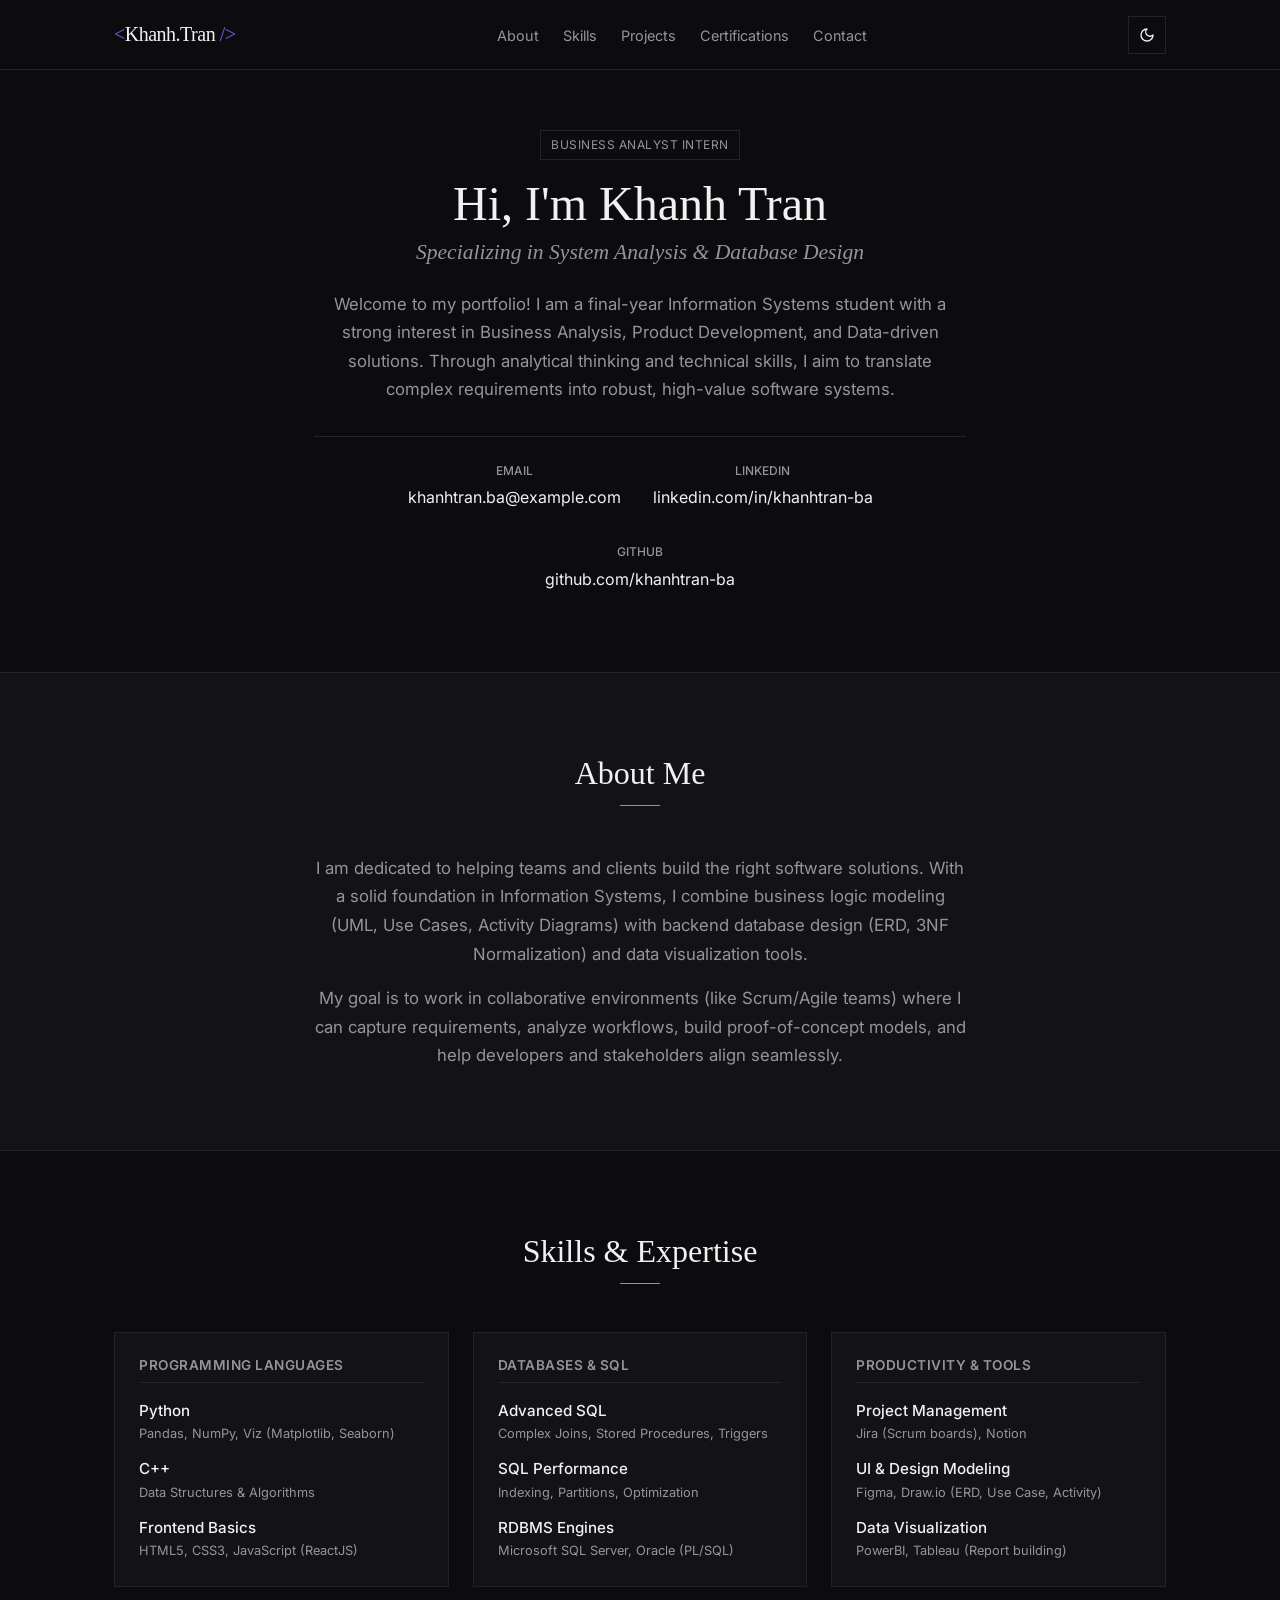
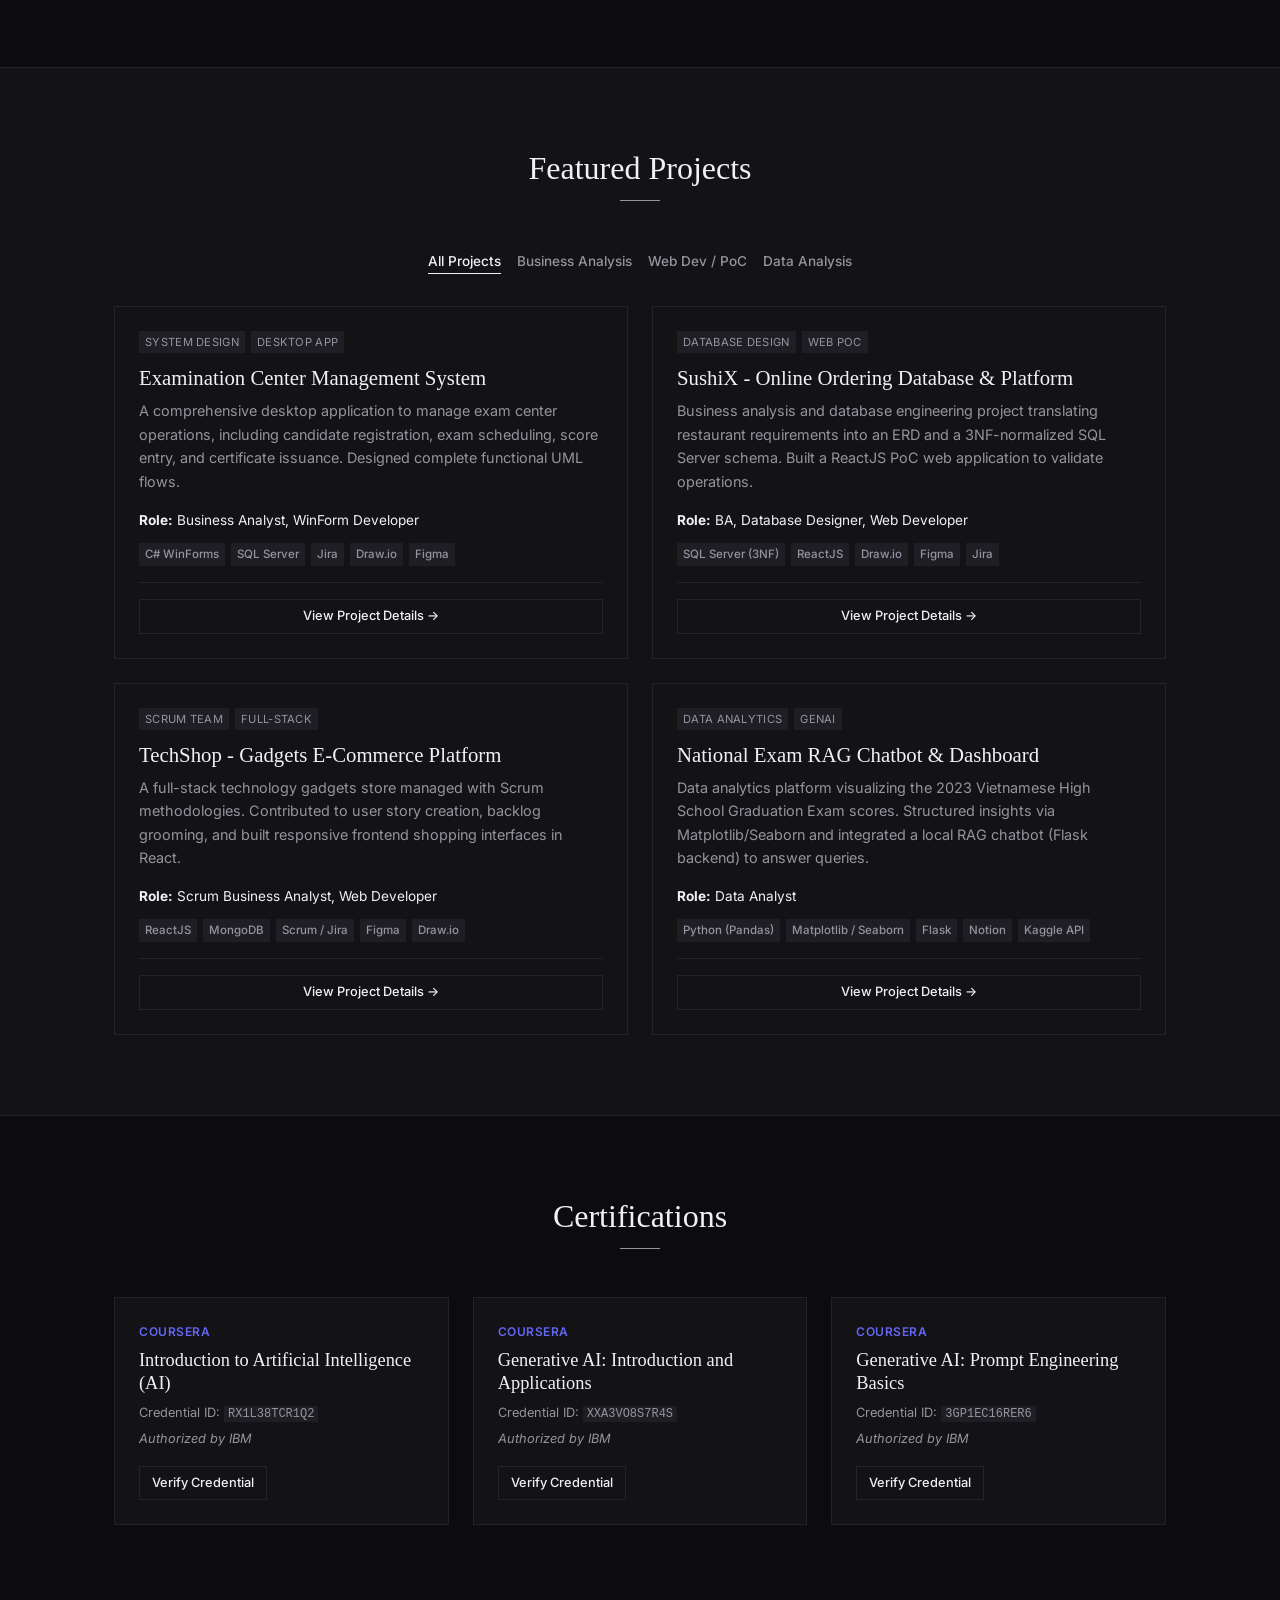
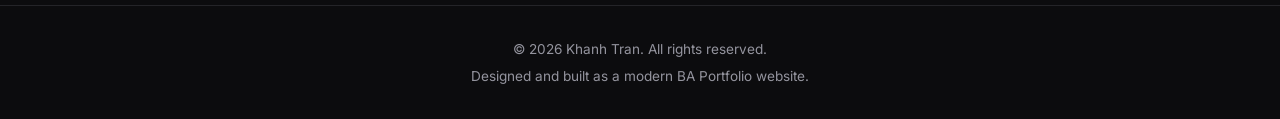
==== index.html @ 1a1794a1 "add files for portfolio" ====
<!DOCTYPE html>
<html lang="en">

<head>
    <meta charset="UTF-8">
    <meta name="viewport" content="width=device-width, initial-scale=1.0">
    <title>Khanh Tran | Business Analyst Portfolio</title>
    <meta name="description"
        content="Portfolio of Khanh Tran, a final-year Information Systems student and aspiring Business Analyst Intern with expertise in data visualization, system design, and database modeling.">
    <meta name="keywords"
        content="Business Analyst, Portfolio, Information Systems, SQL, Python, System Design, ERD, WinForms, Web Development">

    <!-- Open Graph / Facebook -->
    <meta property="og:type" content="website">
    <meta property="og:title" content="Khanh Tran | Business Analyst Portfolio">
    <meta property="og:description"
        content="Explore projects, skills, and certifications of Khanh Tran, an aspiring Business Analyst Intern.">
    <meta property="og:image"
        content="https://images.unsplash.com/photo-1460925895917-afdab827c52f?q=80&w=1200&auto=format&fit=crop">

    <!-- Google Fonts -->
    <link rel="preconnect" href="https://fonts.googleapis.com">
    <link rel="preconnect" href="https://fonts.gstatic.com" crossorigin>
    <link
        href="https://fonts.googleapis.com/css2?family=Inter:wght@300;400;500;600;700&family=Outfit:wght@400;500;600;700;800&display=swap"
        rel="stylesheet">

    <!-- CSS Stylesheet -->
    <link rel="stylesheet" href="styles.css">
</head>

<body class="dark-theme">

    <!-- Navigation Bar -->
    <nav id="navbar" class="glass-header">
        <div class="nav-container">
            <a href="#home" class="logo">
                <span class="logo-accent">&lt;</span>Khanh.Tran<span class="logo-accent"> /&gt;</span>
            </a>

            <ul class="nav-links">
                <li><a href="#about" class="nav-link">About</a></li>
                <li><a href="#skills" class="nav-link">Skills</a></li>
                <li><a href="#projects" class="nav-link">Projects</a></li>
                <li><a href="#certifications" class="nav-link">Certifications</a></li>
                <li><a href="#contact" class="nav-link">Contact</a></li>
            </ul>

            <div class="nav-actions">
                <button id="theme-toggle" aria-label="Toggle Theme" class="btn-icon">
                    <!-- Sun Icon (Light Mode) -->
                    <svg class="sun-icon" xmlns="http://www.w3.org/2000/svg" viewBox="0 0 24 24" fill="none"
                        stroke="currentColor" stroke-width="2" stroke-linecap="round" stroke-linejoin="round">
                        <circle cx="12" cy="12" r="4"></circle>
                        <path d="M12 2v2"></path>
                        <path d="M12 20v2"></path>
                        <path d="M4.93 4.93l1.41 1.41"></path>
                        <path d="M17.66 17.66l1.41 1.41"></path>
                        <path d="M2 12h2"></path>
                        <path d="M20 12h2"></path>
                        <path d="M6.34 17.66l-1.41 1.41"></path>
                        <path d="M19.07 4.93l-1.41 1.41"></path>
                    </svg>
                    <!-- Moon Icon (Dark Mode) -->
                    <svg class="moon-icon" xmlns="http://www.w3.org/2000/svg" viewBox="0 0 24 24" fill="none"
                        stroke="currentColor" stroke-width="2" stroke-linecap="round" stroke-linejoin="round">
                        <path d="M12 3a6 6 0 0 0 9 9 9 9 0 1 1-9-9Z"></path>
                    </svg>
                </button>
                <button id="mobile-menu-toggle" aria-label="Toggle Menu" class="btn-icon mobile-only">
                    <svg xmlns="http://www.w3.org/2000/svg" fill="none" viewBox="0 0 24 24" stroke-width="2"
                        stroke="currentColor">
                        <path stroke-linecap="round" stroke-linejoin="round"
                            d="M3.75 6.75h16.5M3.75 12h16.5m-16.5 5.25h16.5" />
                    </svg>
                </button>
            </div>
        </div>
    </nav>

    <!-- Mobile Navigation Drawer -->
    <div id="mobile-nav" class="mobile-nav-drawer">
        <ul class="mobile-nav-links">
            <li><a href="#about" class="mobile-nav-link">About</a></li>
            <li><a href="#skills" class="mobile-nav-link">Skills</a></li>
            <li><a href="#projects" class="mobile-nav-link">Projects</a></li>
            <li><a href="#certifications" class="mobile-nav-link">Certifications</a></li>
            <li><a href="#contact" class="mobile-nav-link">Contact</a></li>
        </ul>
    </div>

    <main>

        <!-- Hero Section -->
        <section id="home" class="hero-section">
            <div class="container small-container">
                <div class="hero-text">
                    <span class="badge">Business Analyst Intern</span>
                    <h1 class="hero-title">Hi, I'm <span class="gradient-text">Khanh Tran</span></h1>
                    <h2 class="hero-subtitle">Specializing in System Analysis & Database Design</h2>
                    <p class="hero-desc">
                        Welcome to my portfolio! I am a final-year Information Systems student with a strong interest in
                        Business Analysis, Product Development, and Data-driven solutions. Through analytical thinking
                        and technical skills, I aim to translate complex requirements into robust, high-value software
                        systems.
                    </p>

                    <div id="contact" class="hero-contact">
                        <ul class="hero-contact-list">
                            <li>
                                <span class="contact-label">Email</span>
                                <a href="mailto:khanhtran.ba@example.com"
                                    class="hover-underline">khanhtran.ba@example.com</a>
                            </li>
                            <li>
                                <span class="contact-label">LinkedIn</span>
                                <a href="https://linkedin.com/in/khanhtran-ba" target="_blank" rel="noopener"
                                    class="hover-underline">linkedin.com/in/khanhtran-ba</a>
                            </li>
                            <li>
                                <span class="contact-label">GitHub</span>
                                <a href="https://github.com/khanhtran-ba" target="_blank" rel="noopener"
                                    class="hover-underline">github.com/khanhtran-ba</a>
                            </li>
                        </ul>
                    </div>
                </div>
            </div>
        </section>

        <!-- About Section (Intro / Profile) -->
        <section id="about" class="about-section bg-alt">
            <div class="container small-container">
                <div class="section-header">
                    <h2 class="section-title">About Me</h2>
                    <div class="title-underline"></div>
                </div>
                <div class="about-content">
                    <p class="paragraph-large">
                        I am dedicated to helping teams and clients build the right software solutions. With a solid
                        foundation in Information Systems, I combine business logic modeling (UML, Use Cases, Activity
                        Diagrams) with backend database design (ERD, 3NF Normalization) and data visualization tools.
                    </p>
                    <p class="paragraph-large">
                        My goal is to work in collaborative environments (like Scrum/Agile teams) where I can capture
                        requirements, analyze workflows, build proof-of-concept models, and help developers and
                        stakeholders align seamlessly.
                    </p>
                </div>
            </div>
        </section>

        <!-- Skills Section -->
        <section id="skills" class="skills-section">
            <div class="container">
                <div class="section-header">
                    <h2 class="section-title">Skills & Expertise</h2>
                    <div class="title-underline"></div>
                </div>

                <div class="grid-container grid-3">
                    <!-- Programming Languages Card -->
                    <div class="skill-card glass-card">
                        <div class="skill-icon-box blue">
                            <svg xmlns="http://www.w3.org/2000/svg" fill="none" viewBox="0 0 24 24" stroke-width="2"
                                stroke="currentColor">
                                <path stroke-linecap="round" stroke-linejoin="round"
                                    d="M17.25 6.75 22.5 12l-5.25 5.25m-10.5 0L1.5 12l5.25-5.25m7.5-3-4.5 16.5" />
                            </svg>
                        </div>
                        <h3>Programming Languages</h3>
                        <ul class="skill-list">
                            <li>
                                <div class="skill-item">
                                    <span class="skill-name">Python</span>
                                    <span class="skill-level">Pandas, NumPy, Viz (Matplotlib, Seaborn)</span>
                                </div>
                            </li>
                            <li>
                                <div class="skill-item">
                                    <span class="skill-name">C++</span>
                                    <span class="skill-level">Data Structures & Algorithms</span>
                                </div>
                            </li>
                            <li>
                                <div class="skill-item">
                                    <span class="skill-name">Frontend Basics</span>
                                    <span class="skill-level">HTML5, CSS3, JavaScript (ReactJS)</span>
                                </div>
                            </li>
                        </ul>
                    </div>

                    <!-- Databases & SQL Card -->
                    <div class="skill-card glass-card">
                        <div class="skill-icon-box green">
                            <svg xmlns="http://www.w3.org/2000/svg" fill="none" viewBox="0 0 24 24" stroke-width="2"
                                stroke="currentColor">
                                <path stroke-linecap="round" stroke-linejoin="round"
                                    d="M20.25 6.375c0 2.278-3.694 4.125-8.25 4.125S3.75 8.653 3.75 6.375m16.5 0c0-2.278-3.694-4.125-8.25-4.125S3.75 4.097 3.75 6.375m16.5 0v11.25c0 2.278-3.694 4.125-8.25 4.125s-8.25-1.847-8.25-4.125V6.375m16.5 0v3.75m-16.5-3.75v3.75m16.5 0c0 2.278-3.694 4.125-8.25 4.125s-8.25-1.847-8.25-4.125V18m0-3.75c0 2.278-3.694 4.125-8.25 4.125s-8.25-1.847-8.25-4.125" />
                            </svg>
                        </div>
                        <h3>Databases & SQL</h3>
                        <ul class="skill-list">
                            <li>
                                <div class="skill-item">
                                    <span class="skill-name">Advanced SQL</span>
                                    <span class="skill-level">Complex Joins, Stored Procedures, Triggers</span>
                                </div>
                            </li>
                            <li>
                                <div class="skill-item">
                                    <span class="skill-name">SQL Performance</span>
                                    <span class="skill-level">Indexing, Partitions, Optimization</span>
                                </div>
                            </li>
                            <li>
                                <div class="skill-item">
                                    <span class="skill-name">RDBMS Engines</span>
                                    <span class="skill-level">Microsoft SQL Server, Oracle (PL/SQL)</span>
                                </div>
                            </li>
                        </ul>
                    </div>

                    <!-- Productivity & Design Card -->
                    <div class="skill-card glass-card">
                        <div class="skill-icon-box purple">
                            <svg xmlns="http://www.w3.org/2000/svg" fill="none" viewBox="0 0 24 24" stroke-width="2"
                                stroke="currentColor">
                                <path stroke-linecap="round" stroke-linejoin="round"
                                    d="M10.5 6a7.5 7.5 0 1 0 7.5 7.5h-7.5V6Z" />
                                <path stroke-linecap="round" stroke-linejoin="round"
                                    d="M13.5 10.5H21A7.5 7.5 0 0 0 13.5 3v7.5Z" />
                            </svg>
                        </div>
                        <h3>Productivity & Tools</h3>
                        <ul class="skill-list">
                            <li>
                                <div class="skill-item">
                                    <span class="skill-name">Project Management</span>
                                    <span class="skill-level">Jira (Scrum boards), Notion</span>
                                </div>
                            </li>
                            <li>
                                <div class="skill-item">
                                    <span class="skill-name">UI & Design Modeling</span>
                                    <span class="skill-level">Figma, Draw.io (ERD, Use Case, Activity)</span>
                                </div>
                            </li>
                            <li>
                                <div class="skill-item">
                                    <span class="skill-name">Data Visualization</span>
                                    <span class="skill-level">PowerBI, Tableau (Report building)</span>
                                </div>
                            </li>
                        </ul>
                    </div>
                </div>
            </div>
        </section>

        <!-- Projects Section -->
        <section id="projects" class="projects-section bg-alt">
            <div class="container">
                <div class="section-header">
                    <h2 class="section-title">Featured Projects</h2>
                    <div class="title-underline"></div>
                </div>

                <!-- Filters -->
                <div class="filter-wrapper">
                    <button class="filter-btn active" data-filter="all">All Projects</button>
                    <button class="filter-btn" data-filter="ba">Business Analysis</button>
                    <button class="filter-btn" data-filter="dev">Web Dev / PoC</button>
                    <button class="filter-btn" data-filter="data">Data Analysis</button>
                </div>

                <!-- Project Grid -->
                <div class="project-grid">

                    <!-- Project 1: Examination Center -->
                    <div class="project-card glass-card" data-category="ba">
                        <div class="project-card-header">
                            <span class="project-badge ba">System Design</span>
                            <span class="project-badge win">Desktop app</span>
                        </div>
                        <div class="project-card-body">
                            <h3>Examination Center Management System</h3>
                            <p class="project-desc">
                                A comprehensive desktop application to manage exam center operations, including
                                candidate registration, exam scheduling, score entry, and certificate issuance. Designed
                                complete functional UML flows.
                            </p>

                            <div class="project-roles">
                                <strong>Role:</strong> Business Analyst, WinForm Developer
                            </div>

                            <div class="tech-tags">
                                <span class="tag">C# WinForms</span>
                                <span class="tag">SQL Server</span>
                                <span class="tag">Jira</span>
                                <span class="tag">Draw.io</span>
                                <span class="tag">Figma</span>
                            </div>
                        </div>
                        <div class="project-card-footer">
                            <a href="project-examination-system.html" class="btn btn-secondary btn-sm btn-block">View
                                Project Details &rarr;</a>
                        </div>
                    </div>

                    <!-- Project 2: SushiX -->
                    <div class="project-card glass-card" data-category="ba dev">
                        <div class="project-card-header">
                            <span class="project-badge db">Database Design</span>
                            <span class="project-badge web">Web PoC</span>
                        </div>
                        <div class="project-card-body">
                            <h3>SushiX - Online Ordering Database & Platform</h3>
                            <p class="project-desc">
                                Business analysis and database engineering project translating restaurant requirements
                                into an ERD and a 3NF-normalized SQL Server schema. Built a ReactJS PoC web application
                                to validate operations.
                            </p>

                            <div class="project-roles">
                                <strong>Role:</strong> BA, Database Designer, Web Developer
                            </div>

                            <div class="tech-tags">
                                <span class="tag">SQL Server (3NF)</span>
                                <span class="tag">ReactJS</span>
                                <span class="tag">Draw.io</span>
                                <span class="tag">Figma</span>
                                <span class="tag">Jira</span>
                            </div>
                        </div>
                        <div class="project-card-footer">
                            <a href="project-sushix.html" class="btn btn-secondary btn-sm btn-block">View Project
                                Details &rarr;</a>
                        </div>
                    </div>

                    <!-- Project 3: TechShop -->
                    <div class="project-card glass-card" data-category="ba dev">
                        <div class="project-card-header">
                            <span class="project-badge scrum">Scrum Team</span>
                            <span class="project-badge web">Full-stack</span>
                        </div>
                        <div class="project-card-body">
                            <h3>TechShop - Gadgets E-Commerce Platform</h3>
                            <p class="project-desc">
                                A full-stack technology gadgets store managed with Scrum methodologies. Contributed to
                                user story creation, backlog grooming, and built responsive frontend shopping interfaces
                                in React.
                            </p>

                            <div class="project-roles">
                                <strong>Role:</strong> Scrum Business Analyst, Web Developer
                            </div>

                            <div class="tech-tags">
                                <span class="tag">ReactJS</span>
                                <span class="tag">MongoDB</span>
                                <span class="tag">Scrum / Jira</span>
                                <span class="tag">Figma</span>
                                <span class="tag">Draw.io</span>
                            </div>
                        </div>
                        <div class="project-card-footer">
                            <a href="project-techshop.html" class="btn btn-secondary btn-sm btn-block">View Project
                                Details &rarr;</a>
                        </div>
                    </div>

                    <!-- Project 4: RAG Chatbot -->
                    <div class="project-card glass-card" data-category="data dev">
                        <div class="project-card-header">
                            <span class="project-badge stats">Data Analytics</span>
                            <span class="project-badge chatbot">GenAI</span>
                        </div>
                        <div class="project-card-body">
                            <h3>National Exam RAG Chatbot & Dashboard</h3>
                            <p class="project-desc">
                                Data analytics platform visualizing the 2023 Vietnamese High School Graduation Exam
                                scores. Structured insights via Matplotlib/Seaborn and integrated a local RAG chatbot
                                (Flask backend) to answer queries.
                            </p>

                            <div class="project-roles">
                                <strong>Role:</strong> Data Analyst
                            </div>

                            <div class="tech-tags">
                                <span class="tag">Python (Pandas)</span>
                                <span class="tag">Matplotlib / Seaborn</span>
                                <span class="tag">Flask</span>
                                <span class="tag">Notion</span>
                                <span class="tag">Kaggle API</span>
                            </div>
                        </div>
                        <div class="project-card-footer">
                            <a href="project-rag-chatbot.html" class="btn btn-secondary btn-sm btn-block">View Project
                                Details &rarr;</a>
                        </div>
                    </div>

                </div>
            </div>
        </section>

        <!-- Certifications Section -->
        <section id="certifications" class="certifications-section">
            <div class="container">
                <div class="section-header">
                    <h2 class="section-title">Certifications</h2>
                    <div class="title-underline"></div>
                </div>

                <div class="grid-container grid-3">

                    <!-- Cert 1 -->
                    <div class="cert-card glass-card">
                        <div class="cert-provider">Coursera</div>
                        <h3>Introduction to Artificial Intelligence (AI)</h3>
                        <p class="cert-meta">Credential ID: <code class="code-font">RX1L38TCR1Q2</code></p>
                        <p class="cert-issuer">Authorized by IBM</p>
                        <a href="https://coursera.org/verify/RX1L38TCR1Q2" target="_blank" rel="noopener"
                            class="btn btn-secondary btn-sm">Verify Credential</a>
                    </div>

                    <!-- Cert 2 -->
                    <div class="cert-card glass-card">
                        <div class="cert-provider">Coursera</div>
                        <h3>Generative AI: Introduction and Applications</h3>
                        <p class="cert-meta">Credential ID: <code class="code-font">XXA3VO8S7R4S</code></p>
                        <p class="cert-issuer">Authorized by IBM</p>
                        <a href="https://coursera.org/verify/XXA3VO8S7R4S" target="_blank" rel="noopener"
                            class="btn btn-secondary btn-sm">Verify Credential</a>
                    </div>

                    <!-- Cert 3 -->
                    <div class="cert-card glass-card">
                        <div class="cert-provider">Coursera</div>
                        <h3>Generative AI: Prompt Engineering Basics</h3>
                        <p class="cert-meta">Credential ID: <code class="code-font">3GP1EC16RER6</code></p>
                        <p class="cert-issuer">Authorized by IBM</p>
                        <a href="https://coursera.org/verify/3GP1EC16RER6" target="_blank" rel="noopener"
                            class="btn btn-secondary btn-sm">Verify Credential</a>
                    </div>

                </div>
            </div>
        </section>



    </main>

    <!-- Footer -->
    <footer>
        <div class="container footer-container">
            <p>&copy; 2026 Khanh Tran. All rights reserved.</p>
            <p>Designed and built as a modern BA Portfolio website.</p>
        </div>
    </footer>

    <!-- JS Scripts -->
    <script src="script.js"></script>
</body>

</html>
---- styles.css ----
/* ==========================================================================
   DESIGN SYSTEM & VARIABLES
   ========================================================================== */
:root {
    /* Fonts */
    --font-heading: 'Georgia', 'Times New Roman', serif;
    --font-body: 'Inter', -apple-system, BlinkMacSystemFont, "Segoe UI", Roboto, sans-serif;

    /* Layout */
    --navbar-height: 70px;
    --max-width: 1100px;
    --max-width-sm: 700px;
    --transition: 0.15s ease-in-out;
}

/* Dark Theme (Default) */
.dark-theme {
    --bg-primary: #0c0c0e;
    --bg-secondary: #131316;
    --border-color: #242428;
    --text-primary: #f1f1f4;
    --text-secondary: #94949e;
    --accent: #f1f1f4;
    --accent-bg: #1e1e24;
    --accent-link: #6366f1;
    /* Deep clean Indigo */
    --accent-glow: rgba(99, 102, 241, 0.1);
}

/* Light Theme */
.light-theme {
    --bg-primary: #ffffff;
    --bg-secondary: #f8fafc;
    --border-color: #e2e8f0;
    --text-primary: #0f172a;
    --text-secondary: #57657a;
    --accent: #0f172a;
    --accent-bg: #f1f5f9;
    --accent-link: #4f46e5;
    --accent-glow: rgba(79, 70, 229, 0.05);
}

/* ==========================================================================
   GLOBAL RESET
   ========================================================================== */
*,
*::before,
*::after {
    box-sizing: border-box;
    margin: 0;
    padding: 0;
}

html {
    scroll-behavior: smooth;
    font-size: 16px;
    -webkit-font-smoothing: antialiased;
}

body {
    font-family: var(--font-body);
    background-color: var(--bg-primary);
    color: var(--text-primary);
    line-height: 1.625;
    transition: background-color var(--transition), color var(--transition);
}

/* Custom Minimal Scrollbar */
::-webkit-scrollbar {
    width: 6px;
    height: 6px;
}

::-webkit-scrollbar-track {
    background: var(--bg-primary);
}

::-webkit-scrollbar-thumb {
    background: var(--border-color);
}

/* Typography */
h1,
h2,
h3,
h4 {
    font-family: var(--font-heading);
    font-weight: normal;
    color: var(--text-primary);
    line-height: 1.25;
}

a {
    color: inherit;
    text-decoration: none;
    transition: color var(--transition);
}

ul {
    list-style: none;
}

img {
    max-width: 100%;
    height: auto;
    display: block;
}

.code-font {
    font-family: 'Courier New', Courier, monospace;
}

/* ==========================================================================
   LAYOUT & CONTAINERS
   ========================================================================== */
.container {
    width: 100%;
    max-width: var(--max-width);
    margin: 0 auto;
    padding: 0 24px;
}

.small-container {
    max-width: var(--max-width-sm);
}

.grid-container {
    display: grid;
    gap: 24px;
}

.grid-3 {
    grid-template-columns: repeat(3, 1fr);
}

.bg-alt {
    background-color: var(--bg-secondary);
    border-top: 1px solid var(--border-color);
    border-bottom: 1px solid var(--border-color);
}

section {
    padding: 80px 0;
}

/* ==========================================================================
   NAVIGATION
   ========================================================================== */
nav {
    position: fixed;
    top: 0;
    left: 0;
    width: 100%;
    height: var(--navbar-height);
    z-index: 1000;
    border-bottom: 1px solid var(--border-color);
    background-color: var(--bg-primary);
    transition: background-color var(--transition);
}

.nav-container {
    max-width: var(--max-width);
    height: 100%;
    margin: 0 auto;
    padding: 0 24px;
    display: flex;
    justify-content: space-between;
    align-items: center;
}

.logo {
    font-family: var(--font-heading);
    font-size: 1.25rem;
    font-weight: normal;
    letter-spacing: -0.5px;
}

.logo-accent {
    color: var(--accent-link);
}

.nav-links {
    display: flex;
    gap: 24px;
}

.nav-link {
    font-size: 0.9rem;
    color: var(--text-secondary);
}

.nav-link:hover {
    color: var(--text-primary);
}

.nav-actions {
    display: flex;
    align-items: center;
    gap: 12px;
}

/* Theme Toggle Button */
.btn-icon {
    background: none;
    border: 1px solid var(--border-color);
    color: var(--text-primary);
    width: 38px;
    height: 38px;
    cursor: pointer;
    display: flex;
    justify-content: center;
    align-items: center;
    transition: border-color var(--transition), background-color var(--transition);
}

.btn-icon:hover {
    border-color: var(--text-primary);
    background-color: var(--bg-secondary);
}

.btn-icon svg {
    width: 16px;
    height: 16px;
}

/* Toggle visibility of theme icons */
.dark-theme .sun-icon {
    display: none;
}

.dark-theme .moon-icon {
    display: block;
}

.light-theme .sun-icon {
    display: block;
}

.light-theme .moon-icon {
    display: none;
}

.mobile-only {
    display: none;
}

/* Mobile Navigation */
.mobile-nav-drawer {
    position: fixed;
    top: var(--navbar-height);
    left: 0;
    width: 100%;
    background-color: var(--bg-primary);
    border-bottom: 1px solid var(--border-color);
    z-index: 999;
    padding: 24px;
    display: none;
}

.mobile-nav-drawer.open {
    display: block;
}

.mobile-nav-links {
    display: flex;
    flex-direction: column;
    gap: 16px;
    text-align: center;
}

.mobile-nav-link {
    font-family: var(--font-heading);
    font-size: 1.1rem;
    display: block;
    padding: 8px 0;
}

/* ==========================================================================
   BUTTONS & BADGES
   ========================================================================== */
.btn {
    display: inline-flex;
    align-items: center;
    justify-content: center;
    font-family: var(--font-body);
    font-weight: 500;
    font-size: 0.9rem;
    padding: 10px 20px;
    border-radius: 0;
    cursor: pointer;
    transition: background-color var(--transition), border-color var(--transition), color var(--transition);
}

.btn-primary {
    background-color: var(--accent);
    color: var(--bg-primary);
    border: 1px solid var(--accent);
}

.btn-primary:hover {
    background-color: var(--accent-bg);
    border-color: var(--accent-bg);
    color: var(--text-primary);
}

.btn-secondary {
    background-color: transparent;
    color: var(--text-primary);
    border: 1px solid var(--border-color);
}

.btn-secondary:hover {
    border-color: var(--text-primary);
}

.btn-sm {
    padding: 6px 12px;
    font-size: 0.8rem;
}

.btn-block {
    width: 100%;
}

.badge {
    border: 1px solid var(--border-color);
    color: var(--text-secondary);
    padding: 4px 10px;
    font-size: 0.75rem;
    text-transform: uppercase;
    letter-spacing: 0.5px;
    display: inline-block;
    margin-bottom: 16px;
}

/* ==========================================================================
   HERO SECTION
   ========================================================================== */
.hero-section {
    min-height: 70vh;
    display: flex;
    align-items: center;
    padding-top: calc(var(--navbar-height) + 60px);
}

.hero-text {
    text-align: center;
}

.hero-title {
    font-size: 3rem;
    margin-bottom: 8px;
    line-height: 1.15;
}

.gradient-text {
    /* Kept class name for compat, styled as a flat premium tone */
    color: var(--text-primary);
}

.hero-subtitle {
    font-size: 1.35rem;
    font-weight: normal;
    font-family: var(--font-heading);
    font-style: italic;
    color: var(--text-secondary);
    margin-bottom: 24px;
}

.hero-desc {
    font-size: 1.05rem;
    color: var(--text-secondary);
    margin-bottom: 32px;
    line-height: 1.7;
}

.hero-contact {
    margin-top: 32px;
    border-top: 1px solid var(--border-color);
    padding-top: 24px;
}

.hero-contact h3 {
    font-size: 0.85rem;
    text-transform: uppercase;
    font-weight: 600;
    letter-spacing: 0.5px;
    color: var(--text-secondary);
    border-bottom: 1px solid var(--border-color);
    padding-bottom: 8px;
    margin-bottom: 16px;
    font-family: var(--font-body);
}

.hero-contact-list {
    display: flex;
    flex-direction: row;
    gap: 32px;
    flex-wrap: wrap;
    justify-content: center;
}

.hero-contact-list li {
    display: flex;
    flex-direction: column;
    gap: 2px;
}

.contact-label {
    font-size: 0.75rem;
    text-transform: uppercase;
    color: var(--text-secondary);
    font-weight: 500;
    margin-bottom: 2px;
}

/* ==========================================================================
   SECTION STANDARD HEADERS
   ========================================================================== */
.section-header {
    text-align: center;
    margin-bottom: 48px;
}

.section-title {
    font-size: 2rem;
    margin-bottom: 12px;
}

.title-underline {
    width: 40px;
    height: 1px;
    background: var(--text-secondary);
    margin: 0 auto;
}

.section-desc {
    margin-top: 12px;
    color: var(--text-secondary);
    font-size: 0.95rem;
    max-width: 500px;
    margin-left: auto;
    margin-right: auto;
}

/* ==========================================================================
   ABOUT SECTION
   ========================================================================== */
.about-content {
    display: flex;
    flex-direction: column;
    gap: 16px;
    text-align: center;
}

.paragraph-large {
    font-size: 1.05rem;
    color: var(--text-secondary);
    line-height: 1.7;
}

/* ==========================================================================
   CARDS BASE (FLAT GRID DESIGN)
   ========================================================================== */
.glass-card {
    background-color: var(--bg-secondary);
    border: 1px solid var(--border-color);
    padding: 24px;
    transition: border-color var(--transition);
}

.glass-card:hover {
    border-color: var(--text-primary);
}

/* ==========================================================================
   SKILLS SECTION
   ========================================================================== */
.skill-card {
    display: flex;
    flex-direction: column;
}

.skill-icon-box {
    display: none;
    /* Hide unnecessary icons */
}

.skill-card h3 {
    font-size: 1.15rem;
    margin-bottom: 16px;
    font-family: var(--font-body);
    font-weight: 600;
    text-transform: uppercase;
    font-size: 0.85rem;
    letter-spacing: 0.5px;
    color: var(--text-secondary);
    border-bottom: 1px solid var(--border-color);
    padding-bottom: 8px;
}

.skill-list {
    display: flex;
    flex-direction: column;
    gap: 12px;
}

.skill-item {
    display: flex;
    flex-direction: column;
}

.skill-name {
    font-weight: 500;
    font-size: 0.95rem;
    color: var(--text-primary);
}

.skill-level {
    font-size: 0.8rem;
    color: var(--text-secondary);
    margin-top: 1px;
}

/* ==========================================================================
   PROJECTS SECTION
   ========================================================================== */
.filter-wrapper {
    display: flex;
    justify-content: center;
    gap: 16px;
    margin-bottom: 32px;
}

.filter-btn {
    background-color: transparent;
    border: none;
    color: var(--text-secondary);
    font-family: var(--font-body);
    font-weight: 500;
    font-size: 0.85rem;
    padding: 4px 0;
    cursor: pointer;
    border-bottom: 1px solid transparent;
    transition: color var(--transition), border-color var(--transition);
}

.filter-btn:hover {
    color: var(--text-primary);
}

.filter-btn.active {
    color: var(--text-primary);
    border-bottom-color: var(--text-primary);
}

.project-grid {
    display: grid;
    grid-template-columns: repeat(2, 1fr);
    gap: 24px;
}

.project-card {
    display: flex;
    flex-direction: column;
    height: 100%;
}

.project-card-header {
    display: flex;
    gap: 6px;
    margin-bottom: 12px;
}

.project-badge {
    font-size: 0.7rem;
    text-transform: uppercase;
    letter-spacing: 0.3px;
    color: var(--text-secondary);
    background-color: var(--accent-bg);
    padding: 2px 6px;
}

.project-card-body {
    flex-grow: 1;
}

.project-card-body h3 {
    font-size: 1.3rem;
    margin-bottom: 8px;
}

.project-desc {
    color: var(--text-secondary);
    font-size: 0.9rem;
    margin-bottom: 16px;
}

.project-roles {
    font-size: 0.85rem;
    margin-bottom: 12px;
    color: var(--text-primary);
}

.tech-tags {
    display: flex;
    flex-wrap: wrap;
    gap: 6px;
    margin-bottom: 16px;
}

.tag {
    background-color: var(--accent-bg);
    color: var(--text-secondary);
    font-size: 0.72rem;
    font-weight: 500;
    padding: 2px 6px;
}

.project-card-footer {
    display: flex;
    padding-top: 16px;
    border-top: 1px solid var(--border-color);
}

/* ==========================================================================
   CERTIFICATIONS SECTION
   ========================================================================== */
.cert-card {
    display: flex;
    flex-direction: column;
}

.cert-provider {
    color: var(--accent-link);
    font-weight: 600;
    font-size: 0.75rem;
    text-transform: uppercase;
    letter-spacing: 0.5px;
    margin-bottom: 8px;
}

.cert-card h3 {
    font-size: 1.15rem;
    margin-bottom: 8px;
}

.cert-meta {
    font-size: 0.8rem;
    color: var(--text-secondary);
    margin-bottom: 4px;
}

.cert-meta code {
    background-color: var(--accent-bg);
    padding: 1px 4px;
    font-size: 0.75rem;
}

.cert-issuer {
    font-size: 0.8rem;
    font-style: italic;
    color: var(--text-secondary);
    margin-bottom: 16px;
}

.cert-card .btn {
    margin-top: auto;
    align-self: flex-start;
}

/* ==========================================================================
   CONTACT SECTION
   ========================================================================== */
.contact-wrapper {
    display: grid;
    grid-template-columns: 0.8fr 1.2fr;
    gap: 40px;
    align-items: start;
}

.contact-info {
    display: flex;
    flex-direction: column;
    gap: 24px;
}

.info-item {
    display: flex;
    gap: 16px;
    align-items: center;
}

.info-icon {
    width: 38px;
    height: 38px;
    border: 1px solid var(--border-color);
    color: var(--text-secondary);
    display: flex;
    justify-content: center;
    align-items: center;
    flex-shrink: 0;
}

.info-icon svg {
    width: 16px;
    height: 16px;
}

.info-item h4 {
    font-size: 0.85rem;
    color: var(--text-secondary);
    margin-bottom: 2px;
    text-transform: uppercase;
}

.info-item p {
    font-size: 0.95rem;
    font-weight: 500;
}

.hover-underline:hover {
    color: var(--accent-link);
    text-decoration: underline;
}

.contact-form {
    display: flex;
    flex-direction: column;
    gap: 16px;
}

.form-group {
    display: flex;
    flex-direction: column;
    gap: 6px;
}

.form-group label {
    font-size: 0.8rem;
    font-weight: 500;
    color: var(--text-secondary);
    text-transform: uppercase;
}

.form-group input,
.form-group textarea {
    background-color: var(--bg-primary);
    border: 1px solid var(--border-color);
    color: var(--text-primary);
    padding: 10px 14px;
    font-family: var(--font-body);
    font-size: 0.9rem;
    outline: none;
    transition: border-color var(--transition);
}

.form-group input:focus,
.form-group textarea:focus {
    border-color: var(--text-primary);
}

.form-status-message {
    font-size: 0.85rem;
    font-weight: 500;
    text-align: center;
    margin-top: 8px;
    min-height: 20px;
}

.form-status-message.success {
    color: var(--accent-link);
}

.form-status-message.error {
    color: #ef4444;
}

/* ==========================================================================
   FOOTER
   ========================================================================== */
footer {
    border-top: 1px solid var(--border-color);
    padding: 32px 0;
    text-align: center;
    font-size: 0.85rem;
    color: var(--text-secondary);
}

.footer-container {
    display: flex;
    flex-direction: column;
    gap: 4px;
}

/* ==========================================================================
   RESPONSIVE DESIGN
   ========================================================================== */
@media (max-width: 900px) {
    .grid-3 {
        grid-template-columns: repeat(2, 1fr);
    }
}

@media (max-width: 768px) {
    section {
        padding: 60px 0;
    }

    .hero-title {
        font-size: 2.25rem;
    }

    .hero-contact-list {
        gap: 20px;
    }

    .project-grid {
        grid-template-columns: 1fr;
    }

    .contact-wrapper {
        grid-template-columns: 1fr;
        gap: 24px;
    }

    .nav-links {
        display: none;
    }

    .mobile-only {
        display: flex;
    }
}

@media (max-width: 540px) {
    .grid-3 {
        grid-template-columns: 1fr;
    }
}

/* ==========================================================================
   PROJECT DETAIL PAGES STYLING (MATCHES MINIMAL THEME)
   ========================================================================== */
.project-details-page nav {
    position: relative;
}

.project-detail-main {
    padding-top: 24px;
}

.project-detail-hero {
    padding: 40px 0 16px 0;
}

.project-detail-hero .back-link {
    display: inline-flex;
    align-items: center;
    font-size: 0.85rem;
    font-weight: 500;
    color: var(--text-secondary);
    margin-bottom: 16px;
}

.project-detail-hero .back-link:hover {
    color: var(--text-primary);
}

.project-detail-hero h1 {
    font-size: 2.25rem;
    margin-bottom: 12px;
}

.project-meta-badges {
    display: flex;
    gap: 6px;
    margin-top: 12px;
}

.project-detail-content {
    padding: 32px 0 80px 0;
}

.project-detail-grid {
    display: grid;
    grid-template-columns: 1.3fr 0.7fr;
    gap: 32px;
    align-items: start;
}

.detail-card {
    margin-bottom: 24px;
}

.detail-card h2 {
    font-size: 1.25rem;
    margin-bottom: 16px;
    padding-bottom: 8px;
    border-bottom: 1px solid var(--border-color);
}

.role-desc-highlight {
    font-size: 0.95rem;
    margin-bottom: 16px;
    color: var(--text-primary);
}

.responsibilities-list {
    display: flex;
    flex-direction: column;
    gap: 12px;
}

.responsibilities-list li {
    font-size: 0.9rem;
    color: var(--text-secondary);
    line-height: 1.5;
}

.responsibilities-list li strong {
    color: var(--text-primary);
}

.sidebar-card h3 {
    font-size: 1.1rem;
    margin-bottom: 12px;
    padding-bottom: 6px;
    border-bottom: 1px solid var(--border-color);
}

.sidebar-meta-item strong {
    display: block;
    font-size: 0.8rem;
    color: var(--text-secondary);
    margin-bottom: 4px;
}

.deliverables-list {
    display: flex;
    flex-direction: column;
    gap: 12px;
}

.deliverables-list li {
    border-bottom: 1px solid var(--border-color);
    padding-bottom: 12px;
}

.deliverables-list li:last-child {
    border-bottom: none;
    padding-bottom: 0;
}

.deliverable-link {
    display: flex;
    gap: 12px;
    align-items: center;
}

.deliv-icon {
    width: 32px;
    height: 32px;
    border: 1px solid var(--border-color);
    color: var(--text-secondary);
    display: flex;
    justify-content: center;
    align-items: center;
    flex-shrink: 0;
}

.deliv-icon svg {
    width: 14px;
    height: 14px;
}

.deliverable-link strong {
    font-size: 0.9rem;
    color: var(--text-primary);
}

.deliverable-link p {
    font-size: 0.75rem;
    color: var(--text-secondary);
    margin-top: 1px;
}

.deliverable-link:hover strong {
    color: var(--accent-link);
}

@media (max-width: 900px) {
    .project-detail-grid {
        grid-template-columns: 1fr;
    }
}
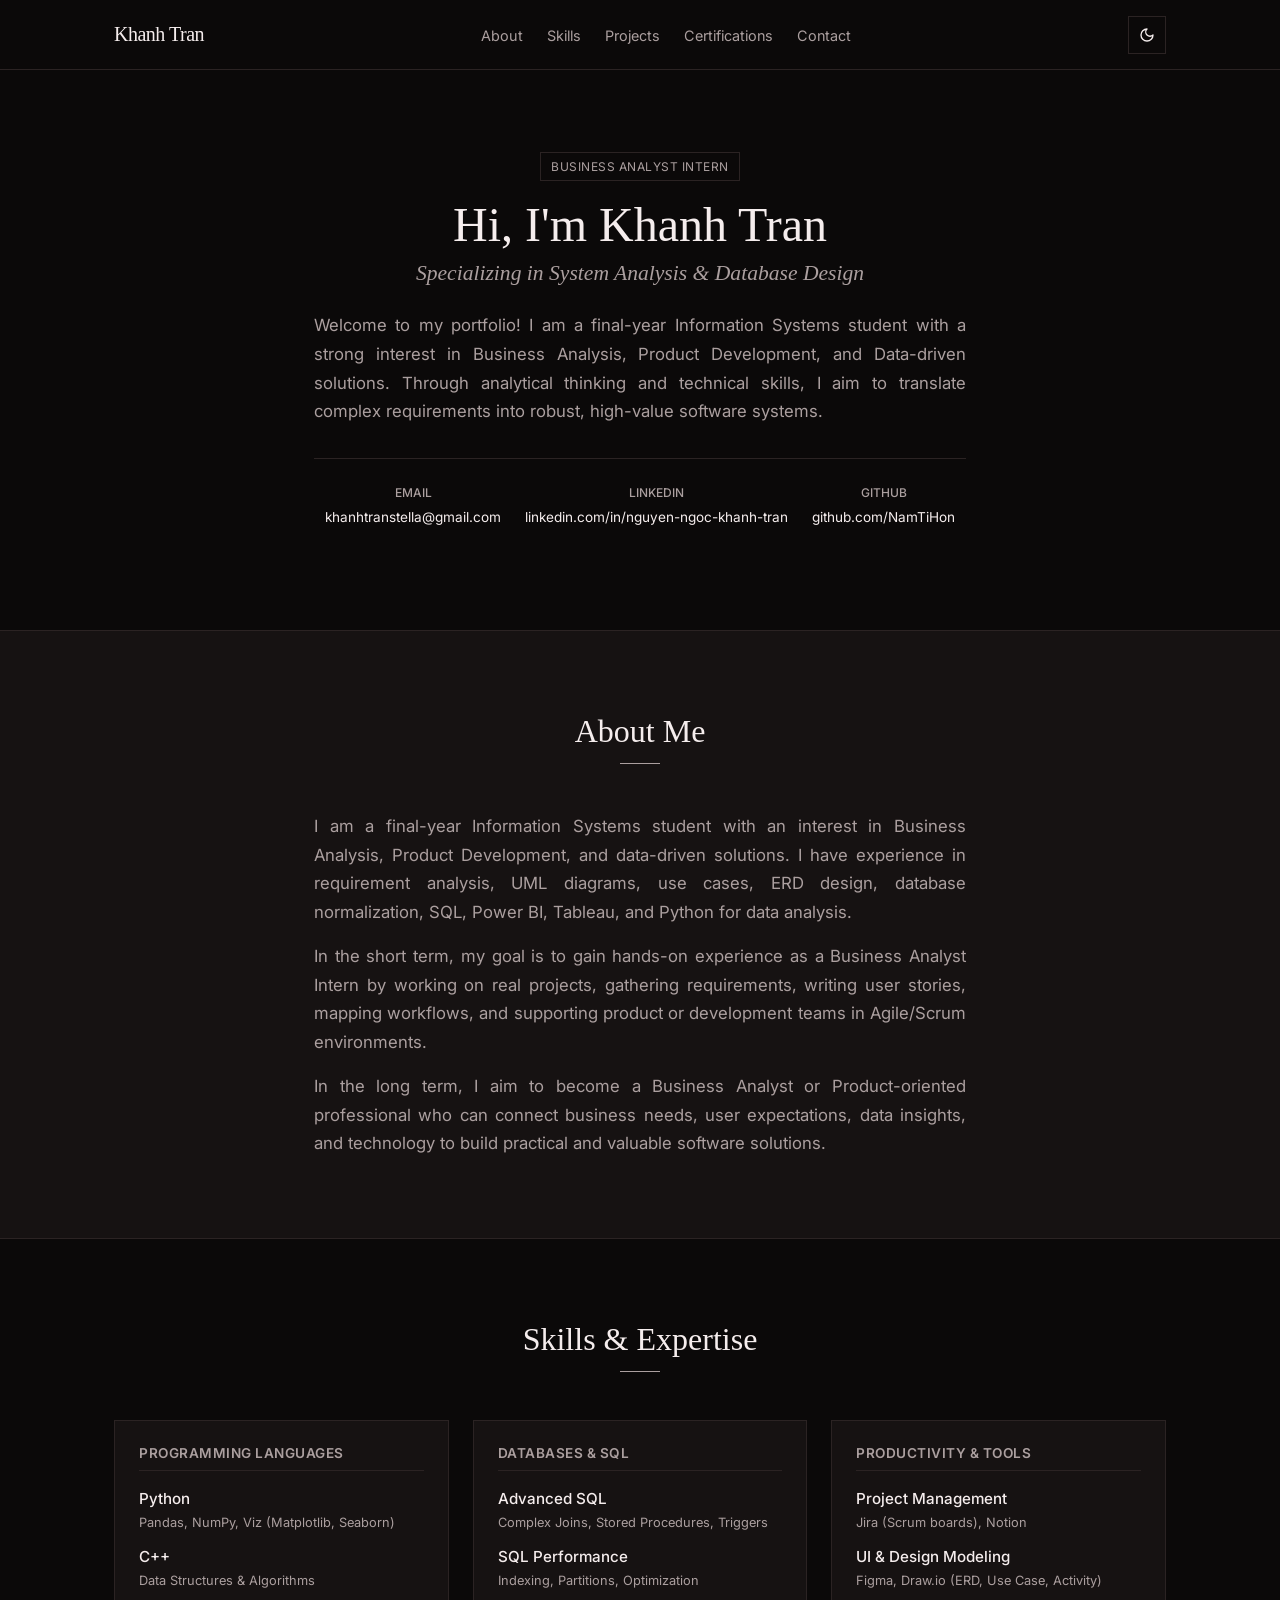
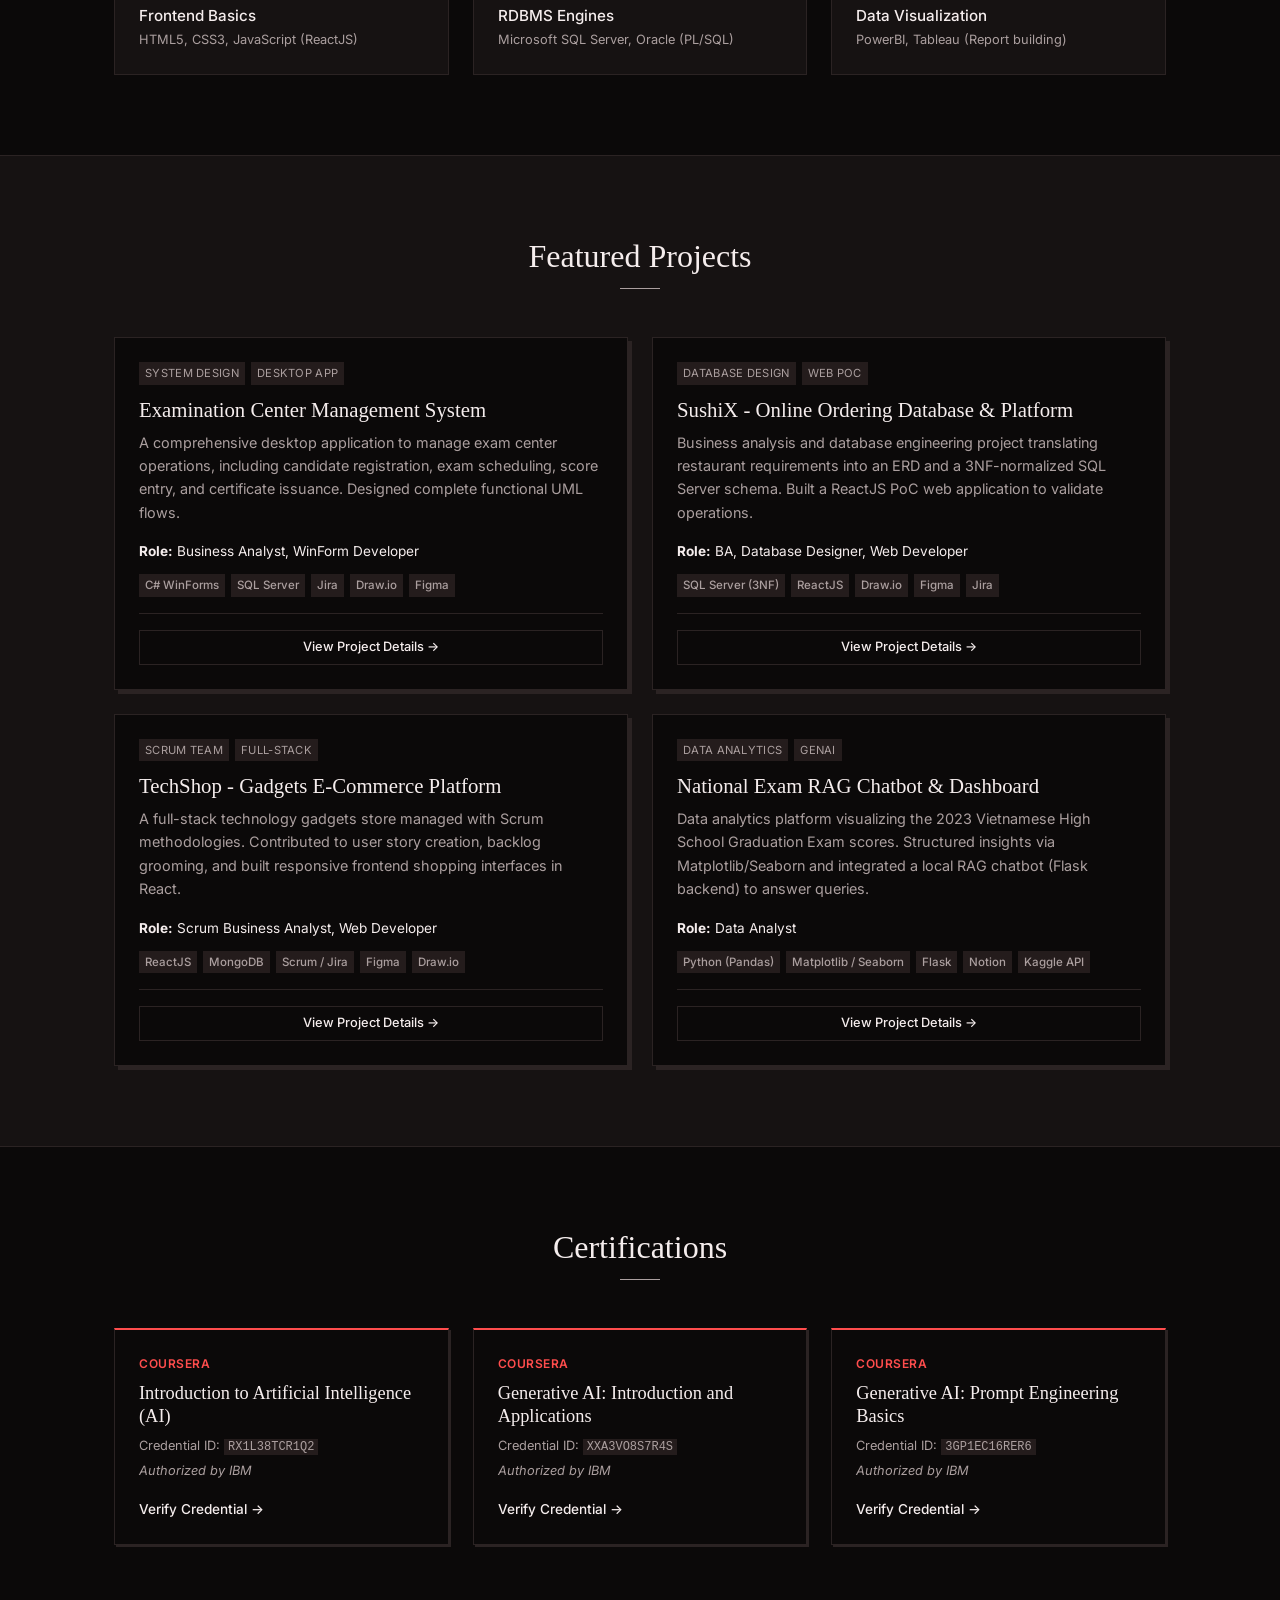
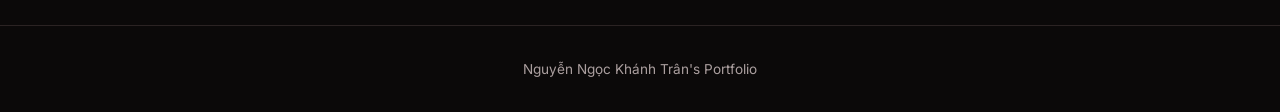
==== commit 1217b88e: "update style of page" ====
--- a/index.html
+++ b/index.html
@@ -35,7 +35,7 @@
     <nav id="navbar" class="glass-header">
         <div class="nav-container">
             <a href="#home" class="logo">
-                <span class="logo-accent">&lt;</span>Khanh.Tran<span class="logo-accent"> /&gt;</span>
+                <span class="logo-accent"></span>Khanh Tran<span class="logo-accent"></span>
             </a>
 
             <ul class="nav-links">
@@ -109,18 +109,17 @@
                         <ul class="hero-contact-list">
                             <li>
                                 <span class="contact-label">Email</span>
-                                <a href="mailto:khanhtran.ba@example.com"
-                                    class="hover-underline">khanhtran.ba@example.com</a>
+                                <a class="hover-underline">khanhtranstella@gmail.com</a>
                             </li>
                             <li>
                                 <span class="contact-label">LinkedIn</span>
-                                <a href="https://linkedin.com/in/khanhtran-ba" target="_blank" rel="noopener"
-                                    class="hover-underline">linkedin.com/in/khanhtran-ba</a>
+                                <a href="https://www.linkedin.com/in/nguyen-ngoc-khanh-tran/" target="_blank"
+                                    rel="noopener" class="hover-underline">linkedin.com/in/nguyen-ngoc-khanh-tran</a>
                             </li>
                             <li>
                                 <span class="contact-label">GitHub</span>
-                                <a href="https://github.com/khanhtran-ba" target="_blank" rel="noopener"
-                                    class="hover-underline">github.com/khanhtran-ba</a>
+                                <a href="https://github.com/NamTiHon" target="_blank" rel="noopener"
+                                    class="hover-underline">github.com/NamTiHon</a>
                             </li>
                         </ul>
                     </div>
@@ -137,16 +136,23 @@
                 </div>
                 <div class="about-content">
                     <p class="paragraph-large">
-                        I am dedicated to helping teams and clients build the right software solutions. With a solid
-                        foundation in Information Systems, I combine business logic modeling (UML, Use Cases, Activity
-                        Diagrams) with backend database design (ERD, 3NF Normalization) and data visualization tools.
+                        I am a final-year Information Systems student with an interest in Business Analysis, Product
+                        Development, and data-driven solutions. I have experience in requirement analysis, UML diagrams,
+                        use cases, ERD design, database normalization, SQL, Power BI, Tableau, and Python for data
+                        analysis.
                     </p>
                     <p class="paragraph-large">
-                        My goal is to work in collaborative environments (like Scrum/Agile teams) where I can capture
-                        requirements, analyze workflows, build proof-of-concept models, and help developers and
-                        stakeholders align seamlessly.
+                        In the short term, my goal is to gain hands-on experience as a Business Analyst Intern by
+                        working on real projects, gathering requirements, writing user stories, mapping workflows, and
+                        supporting product or development teams in Agile/Scrum environments.
                     </p>
-                </div>
+                    <p class="paragraph-large">
+                        In the long term, I aim to become a Business Analyst or Product-oriented professional who can
+                        connect business needs, user expectations, data insights, and technology to build practical and
+                        valuable software solutions.
+                    </p>
+                </div>
+
             </div>
         </section>
 
@@ -268,14 +274,6 @@
                     <div class="title-underline"></div>
                 </div>
 
-                <!-- Filters -->
-                <div class="filter-wrapper">
-                    <button class="filter-btn active" data-filter="all">All Projects</button>
-                    <button class="filter-btn" data-filter="ba">Business Analysis</button>
-                    <button class="filter-btn" data-filter="dev">Web Dev / PoC</button>
-                    <button class="filter-btn" data-filter="data">Data Analysis</button>
-                </div>
-
                 <!-- Project Grid -->
                 <div class="project-grid">
 
@@ -428,7 +426,7 @@
                         <p class="cert-meta">Credential ID: <code class="code-font">RX1L38TCR1Q2</code></p>
                         <p class="cert-issuer">Authorized by IBM</p>
                         <a href="https://coursera.org/verify/RX1L38TCR1Q2" target="_blank" rel="noopener"
-                            class="btn btn-secondary btn-sm">Verify Credential</a>
+                            class="cert-link hover-underline">Verify Credential &rarr;</a>
                     </div>
 
                     <!-- Cert 2 -->
@@ -438,7 +436,7 @@
                         <p class="cert-meta">Credential ID: <code class="code-font">XXA3VO8S7R4S</code></p>
                         <p class="cert-issuer">Authorized by IBM</p>
                         <a href="https://coursera.org/verify/XXA3VO8S7R4S" target="_blank" rel="noopener"
-                            class="btn btn-secondary btn-sm">Verify Credential</a>
+                            class="cert-link hover-underline">Verify Credential &rarr;</a>
                     </div>
 
                     <!-- Cert 3 -->
@@ -448,7 +446,7 @@
                         <p class="cert-meta">Credential ID: <code class="code-font">3GP1EC16RER6</code></p>
                         <p class="cert-issuer">Authorized by IBM</p>
                         <a href="https://coursera.org/verify/3GP1EC16RER6" target="_blank" rel="noopener"
-                            class="btn btn-secondary btn-sm">Verify Credential</a>
+                            class="cert-link hover-underline">Verify Credential &rarr;</a>
                     </div>
 
                 </div>
@@ -462,8 +460,7 @@
     <!-- Footer -->
     <footer>
         <div class="container footer-container">
-            <p>&copy; 2026 Khanh Tran. All rights reserved.</p>
-            <p>Designed and built as a modern BA Portfolio website.</p>
+            <p>Nguyễn Ngọc Khánh Trân's Portfolio</p>
         </div>
     </footer>
 
--- a/styles.css
+++ b/styles.css
@@ -15,29 +15,38 @@
 
 /* Dark Theme (Default) */
 .dark-theme {
-    --bg-primary: #0c0c0e;
-    --bg-secondary: #131316;
-    --border-color: #242428;
-    --text-primary: #f1f1f4;
-    --text-secondary: #94949e;
-    --accent: #f1f1f4;
-    --accent-bg: #1e1e24;
-    --accent-link: #6366f1;
-    /* Deep clean Indigo */
-    --accent-glow: rgba(99, 102, 241, 0.1);
+    --bg-primary: #0b0909;
+    /* Near black with subtle red undertone */
+    --bg-secondary: #161212;
+    /* Dark red-gray */
+    --border-color: #2b2323;
+    /* Dark red-gray border */
+    --text-primary: #f5eded;
+    --text-secondary: #ab9f9f;
+    --accent: #f5eded;
+    --accent-bg: #241c1c;
+    --accent-link: #ff4d4d;
+    /* Bright red */
+    --accent-glow: rgba(255, 77, 77, 0.1);
 }
 
 /* Light Theme */
 .light-theme {
     --bg-primary: #ffffff;
-    --bg-secondary: #f8fafc;
-    --border-color: #e2e8f0;
-    --text-primary: #0f172a;
-    --text-secondary: #57657a;
-    --accent: #0f172a;
-    --accent-bg: #f1f5f9;
-    --accent-link: #4f46e5;
-    --accent-glow: rgba(79, 70, 229, 0.05);
+    --bg-secondary: #fdf2f2;
+    /* Clean light red-gray (Đỏ xám sáng) */
+    --border-color: #f3d8d8;
+    /* Sharp red-gray border */
+    --text-primary: #1a1111;
+    /* Dark charcoal with warm undertone for high readability */
+    --text-secondary: #5c4e4e;
+    /* Warm medium gray for descriptions */
+    --accent: #1a1111;
+    --accent-bg: #f8dede;
+    /* Light red-gray for code / tags */
+    --accent-link: #dc2626;
+    /* Signature Red */
+    --accent-glow: rgba(220, 38, 38, 0.05);
 }
 
 /* ==========================================================================
@@ -372,6 +381,7 @@
     color: var(--text-secondary);
     margin-bottom: 32px;
     line-height: 1.7;
+    text-align: justify;
 }
 
 .hero-contact {
@@ -395,8 +405,8 @@
 .hero-contact-list {
     display: flex;
     flex-direction: row;
-    gap: 32px;
-    flex-wrap: wrap;
+    gap: 24px;
+    flex-wrap: nowrap;
     justify-content: center;
 }
 
@@ -404,6 +414,10 @@
     display: flex;
     flex-direction: column;
     gap: 2px;
+}
+
+.hero-contact-list a {
+    font-size: 0.85rem;
 }
 
 .contact-label {
@@ -432,6 +446,8 @@
     height: 1px;
     background: var(--text-secondary);
     margin: 0 auto;
+    margin-top: 4px;
+    margin-bottom: 1px;
 }
 
 .section-desc {
@@ -450,7 +466,7 @@
     display: flex;
     flex-direction: column;
     gap: 16px;
-    text-align: center;
+    text-align: justify;
 }
 
 .paragraph-large {
@@ -525,34 +541,7 @@
 /* ==========================================================================
    PROJECTS SECTION
    ========================================================================== */
-.filter-wrapper {
-    display: flex;
-    justify-content: center;
-    gap: 16px;
-    margin-bottom: 32px;
-}
-
-.filter-btn {
-    background-color: transparent;
-    border: none;
-    color: var(--text-secondary);
-    font-family: var(--font-body);
-    font-weight: 500;
-    font-size: 0.85rem;
-    padding: 4px 0;
-    cursor: pointer;
-    border-bottom: 1px solid transparent;
-    transition: color var(--transition), border-color var(--transition);
-}
-
-.filter-btn:hover {
-    color: var(--text-primary);
-}
-
-.filter-btn.active {
-    color: var(--text-primary);
-    border-bottom-color: var(--text-primary);
-}
+
 
 .project-grid {
     display: grid;
@@ -564,6 +553,16 @@
     display: flex;
     flex-direction: column;
     height: 100%;
+    background-color: var(--bg-primary) !important;
+    border: 1px solid var(--border-color) !important;
+    box-shadow: 4px 4px 0px var(--border-color);
+    transition: transform var(--transition), box-shadow var(--transition), border-color var(--transition);
+}
+
+.project-card:hover {
+    border-color: var(--accent-link) !important;
+    box-shadow: 4px 4px 0px var(--accent-link);
+    transform: translate(-2px, -2px);
 }
 
 .project-card-header {
@@ -629,6 +628,16 @@
 .cert-card {
     display: flex;
     flex-direction: column;
+    border-top: 2px solid var(--accent-link) !important;
+    background-color: var(--bg-primary) !important;
+    box-shadow: 2px 2px 0px var(--border-color);
+    transition: transform var(--transition), box-shadow var(--transition), border-color var(--transition);
+}
+
+.cert-card:hover {
+    border-color: var(--accent-link) !important;
+    box-shadow: 2px 2px 0px var(--accent-link);
+    transform: translate(-1px, -1px);
 }
 
 .cert-provider {
@@ -664,9 +673,21 @@
     margin-bottom: 16px;
 }
 
-.cert-card .btn {
+.cert-link {
     margin-top: auto;
     align-self: flex-start;
+    font-size: 0.85rem;
+    font-weight: 500;
+    color: var(--text-primary);
+    text-decoration: none;
+    display: inline-flex;
+    align-items: center;
+    gap: 4px;
+    transition: color var(--transition);
+}
+
+.cert-link:hover {
+    color: var(--accent-link);
 }
 
 /* ==========================================================================
@@ -813,6 +834,7 @@
 
     .hero-contact-list {
         gap: 20px;
+        flex-wrap: wrap;
     }
 
     .project-grid {
